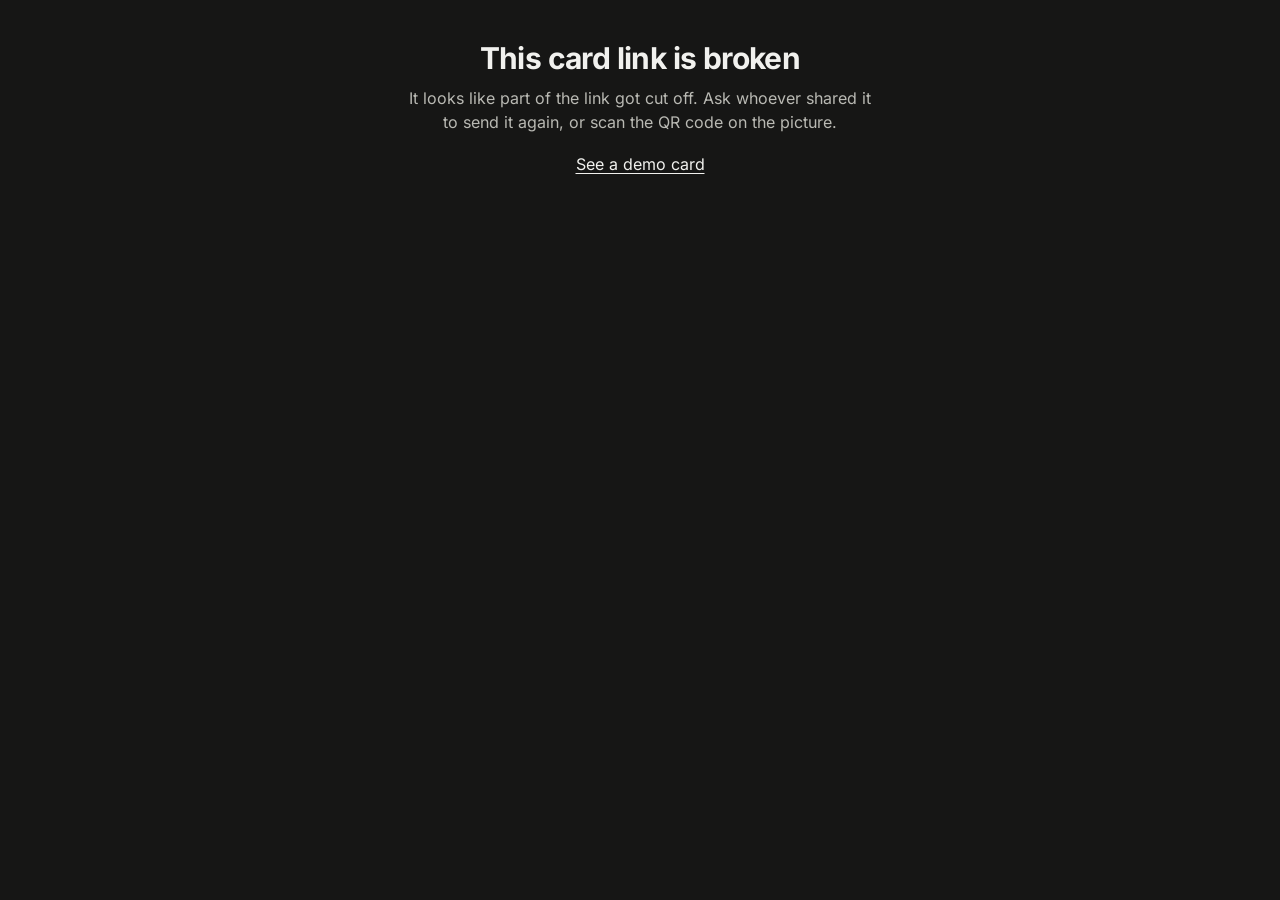
==== docs/index.html @ 83f39dcd "Add files via upload" ====
<!doctype html>
<html lang="en">
<head>
  <meta charset="utf-8">
  <meta name="viewport" content="width=device-width, initial-scale=1">
  <meta name="robots" content="noindex">
  <title>Wrapped</title>
  <link rel="stylesheet" href="card.css">
  <link rel="stylesheet" href="page.css">
</head>
<body>
  <main class="page">

    <header class="intro" id="intro" hidden>
      <p class="eyebrow">Wrapped</p>
      <h1 id="serverName"></h1>
      <p class="meta" id="period"></p>
    </header>

    <div class="stage" id="stage" hidden>
      <div class="scaler">


        <div class="card" id="card" role="img">
          <div class="bar">
            <span class="hash">#</span>
            <span class="channel" id="channel"></span>
          </div>

          <div class="label l-total">Total Messages</div>
          <div class="big total" id="total"></div>

          <div class="label l-chatter">Top Chatter</div>
          <div class="big chatter" id="chatter"></div>

          <div class="label l-emoji">Favorite Emoji</div>
          <div class="emoji" id="emoji"></div>

          <div class="avatar" id="avatar"></div>

          <div class="qr" id="qr"></div>
          <div class="label l-share">Share it!</div>
          <div class="scan">Scan the QR</div>
        </div>

      </div>
    </div>

    <div class="actions" id="actions" hidden>
      <button class="btn" id="copyBtn" type="button">Copy link</button>
      <button class="btn" id="downloadBtn" type="button">Download image</button>
    </div>
    <p class="status" id="status" role="status" aria-live="polite" hidden></p>

    <p class="foot" id="invite" hidden><a id="inviteLink" href="#">Add Wrapped to your server</a></p>

    <section class="empty" id="empty" hidden>
      <h1>This card link is broken</h1>
      <p>It looks like part of the link got cut off. Ask whoever shared it to send it again, or scan the QR code on the picture.</p>
      <a href="?demo">See a demo card</a>
    </section>

  </main>

  <script src="config.js"></script>
  <script src="vendor/qrcode.js"></script>
  <script src="vendor/html-to-image.js"></script>
  <script src="card.js"></script>
</body>
</html>
---- docs/card.css ----
@font-face{font-family:"Inter";font-style:normal;font-weight:300;font-display:block;src:url(fonts/inter-latin-ext-300-normal.woff2) format("woff2");unicode-range:U+0100-02BA,U+02BD-02C5,U+02C7-02CC,U+02CE-02D7,U+02DD-02FF,U+0304,U+0308,U+0329,U+1D00-1DBF,U+1E00-1E9F,U+1EF2-1EFF,U+2020,U+20A0-20AB,U+20AD-20C0,U+2113,U+2C60-2C7F,U+A720-A7FF}
@font-face{font-family:"Inter";font-style:normal;font-weight:300;font-display:block;src:url(fonts/inter-latin-300-normal.woff2) format("woff2");unicode-range:U+0000-00FF,U+0131,U+0152-0153,U+02BB-02BC,U+02C6,U+02DA,U+02DC,U+0304,U+0308,U+0329,U+2000-206F,U+20AC,U+2122,U+2191,U+2193,U+2212,U+2215,U+FEFF,U+FFFD}
@font-face{font-family:"Inter";font-style:normal;font-weight:400;font-display:block;src:url(fonts/inter-latin-ext-400-normal.woff2) format("woff2");unicode-range:U+0100-02BA,U+02BD-02C5,U+02C7-02CC,U+02CE-02D7,U+02DD-02FF,U+0304,U+0308,U+0329,U+1D00-1DBF,U+1E00-1E9F,U+1EF2-1EFF,U+2020,U+20A0-20AB,U+20AD-20C0,U+2113,U+2C60-2C7F,U+A720-A7FF}
@font-face{font-family:"Inter";font-style:normal;font-weight:400;font-display:block;src:url(fonts/inter-latin-400-normal.woff2) format("woff2");unicode-range:U+0000-00FF,U+0131,U+0152-0153,U+02BB-02BC,U+02C6,U+02DA,U+02DC,U+0304,U+0308,U+0329,U+2000-206F,U+20AC,U+2122,U+2191,U+2193,U+2212,U+2215,U+FEFF,U+FFFD}
@font-face{font-family:"Inter";font-style:normal;font-weight:700;font-display:block;src:url(fonts/inter-latin-ext-700-normal.woff2) format("woff2");unicode-range:U+0100-02BA,U+02BD-02C5,U+02C7-02CC,U+02CE-02D7,U+02DD-02FF,U+0304,U+0308,U+0329,U+1D00-1DBF,U+1E00-1E9F,U+1EF2-1EFF,U+2020,U+20A0-20AB,U+20AD-20C0,U+2113,U+2C60-2C7F,U+A720-A7FF}
@font-face{font-family:"Inter";font-style:normal;font-weight:700;font-display:block;src:url(fonts/inter-latin-700-normal.woff2) format("woff2");unicode-range:U+0000-00FF,U+0131,U+0152-0153,U+02BB-02BC,U+02C6,U+02DA,U+02DC,U+0304,U+0308,U+0329,U+2000-206F,U+20AC,U+2122,U+2191,U+2193,U+2212,U+2215,U+FEFF,U+FFFD}


:root{
  --paper:#fafaf8;
  --ink:#262624;
  --text:#2b2b29;
  --bar-text:#f1f1ee;
}

.card{
  position:relative;
  width:667px;height:711px;
  background:var(--paper);
  color:var(--text);
  font-family:"Inter","Noto Sans",system-ui,sans-serif;
  overflow:hidden;
  flex:none;
  -webkit-font-smoothing:antialiased;
}
.card *{box-sizing:border-box}
.card [id]{margin:0}


.bar{position:absolute;left:50px;top:54px;width:577px;height:91px;background:var(--ink);color:var(--bar-text)}
.hash{position:absolute;left:11px;top:0;font-size:90px;line-height:91px;font-weight:300}
.channel{position:absolute;left:98px;top:0;height:91px;font-size:65px;line-height:91px;font-weight:300;white-space:nowrap;width:max-content}

.label{position:absolute;font-size:22px;line-height:26px;font-weight:400;white-space:nowrap}
.l-total{left:50px;top:182px}
.l-chatter{right:44px;top:260px;text-align:right}
.l-emoji{left:50px;top:387px}
.l-share{left:228px;top:598px}

.big{position:absolute;height:80px;font-size:68px;line-height:80px;font-weight:700;letter-spacing:-.02em;white-space:nowrap;width:max-content}
.total{left:50px;top:205px}
.chatter{right:44px;top:286px;text-align:right}

.clip{overflow:hidden;text-overflow:ellipsis}

.emoji{position:absolute;left:50px;top:424px;height:80px;display:flex;align-items:center;font-size:62px;line-height:80px;font-weight:700}
.emoji img{display:block;width:80px;height:80px}
.emoji.native{font-family:"Apple Color Emoji","Segoe UI Emoji","Noto Color Emoji",sans-serif;font-weight:400}

.avatar{position:absolute;left:385px;top:400px;width:240px;height:240px;border-radius:50%;border:5px solid var(--ink);overflow:hidden;background:#d9d9d5}
.avatar img,.avatar svg{display:block;width:100%;height:100%}
.avatar img{object-fit:cover}

.qr{position:absolute;left:50px;top:510px;width:156px;height:156px;border:3px solid var(--ink);background:var(--paper)}
.qr svg{display:block;width:100%;height:100%}

.scan{position:absolute;left:228px;top:626px;font-size:32px;line-height:38px;font-weight:700;white-space:nowrap}
---- docs/page.css ----
html{--s:1;background:#161615}
body{
  margin:0;min-height:100vh;
  background:#161615;color:#f1f1ee;
  font-family:"Inter","Noto Sans",system-ui,sans-serif;
  -webkit-font-smoothing:antialiased;
}
[hidden]{display:none!important}

.page{max-width:760px;margin:0 auto;padding:40px 16px 56px;display:flex;flex-direction:column;align-items:center;gap:28px}

.intro{width:calc(667px * var(--s))}
.eyebrow{margin:0;font-size:13px;font-weight:400;letter-spacing:.16em;text-transform:uppercase;color:#9a9a94}
.intro h1{margin:8px 0 6px;font-size:clamp(28px,7vw,46px);line-height:1.08;font-weight:700;letter-spacing:-.02em;overflow-wrap:anywhere}
.meta{margin:0;font-size:17px;color:#b9b9b3}


.stage{width:calc(667px * var(--s));height:calc(711px * var(--s))}
.scaler{width:667px;height:711px;transform:scale(var(--s));transform-origin:0 0}

.actions{display:flex;gap:12px;flex-wrap:wrap;justify-content:center}
.btn{
  font:700 16px/1 "Inter","Noto Sans",system-ui,sans-serif;
  padding:15px 24px;cursor:pointer;
  background:var(--paper);color:var(--ink);border:2px solid var(--paper);
  transition:background .12s,color .12s;
}
.btn:hover{background:transparent;color:var(--paper)}
.btn:focus-visible{outline:3px solid #fff;outline-offset:3px}
.btn[disabled]{opacity:.55;cursor:progress}
.status{min-height:1.4em;margin:-12px 0 0;font-size:15px;color:#b9b9b3;text-align:center}

.empty{max-width:480px;text-align:center}
.empty h1{margin:0 0 10px;font-size:30px;letter-spacing:-.02em}
.empty p{margin:0 0 20px;color:#b9b9b3;line-height:1.5}
.empty a,.foot a{color:#f1f1ee;text-underline-offset:3px}

.foot{margin:0;font-size:15px;color:#9a9a94}

.render .page{padding:0;gap:0;max-width:none;align-items:flex-start}
.render .intro,.render .actions,.render .status,.render .foot,.render .empty{display:none}
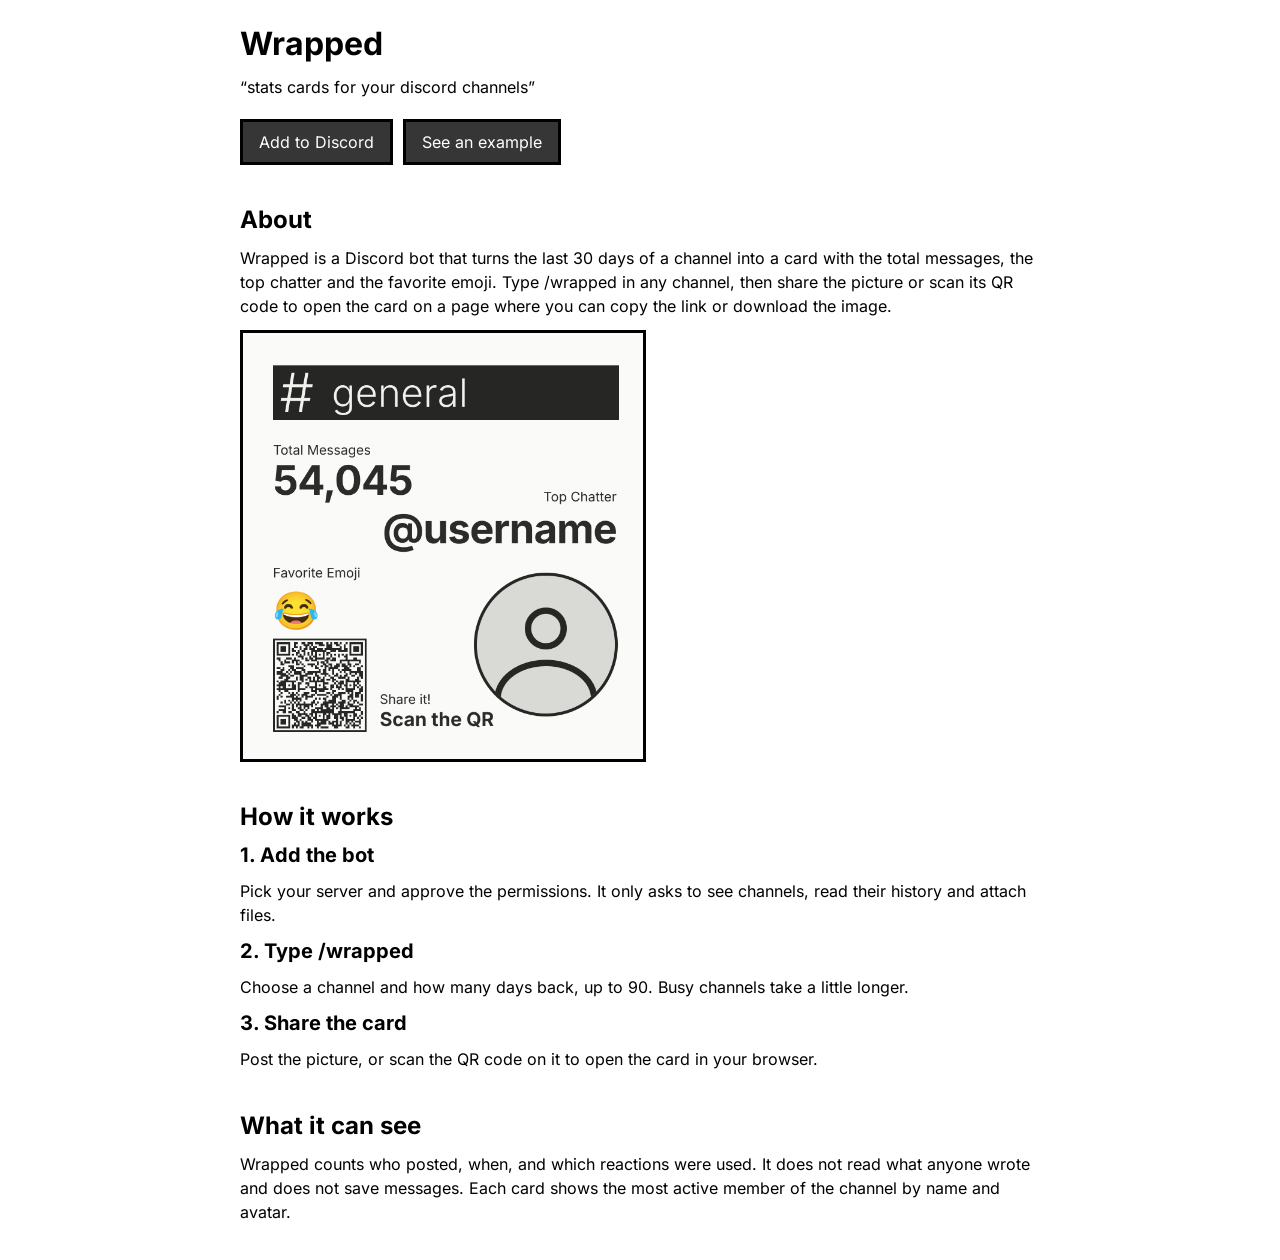
==== commit fe634dd0: "Add files via upload" ====
--- a/docs/index.html
+++ b/docs/index.html
@@ -1,70 +1,37 @@
-<!doctype html>
+<!DOCTYPE html>
 <html lang="en">
 <head>
-  <meta charset="utf-8">
-  <meta name="viewport" content="width=device-width, initial-scale=1">
-  <meta name="robots" content="noindex">
-  <title>Wrapped</title>
-  <link rel="stylesheet" href="card.css">
-  <link rel="stylesheet" href="page.css">
+    <meta charset="UTF-8">
+    <meta name="viewport" content="width=device-width, initial-scale=1.0">
+    <title>Wrapped</title>
+    <link rel="stylesheet" href="style.css">
 </head>
 <body>
-  <main class="page">
+    <h1>Wrapped</h1>
+    <q>stats cards for your discord channels</q>
 
-    <header class="intro" id="intro" hidden>
-      <p class="eyebrow">Wrapped</p>
-      <h1 id="serverName"></h1>
-      <p class="meta" id="period"></p>
-    </header>
-
-    <div class="stage" id="stage" hidden>
-      <div class="scaler">
-
-
-        <div class="card" id="card" role="img">
-          <div class="bar">
-            <span class="hash">#</span>
-            <span class="channel" id="channel"></span>
-          </div>
-
-          <div class="label l-total">Total Messages</div>
-          <div class="big total" id="total"></div>
-
-          <div class="label l-chatter">Top Chatter</div>
-          <div class="big chatter" id="chatter"></div>
-
-          <div class="label l-emoji">Favorite Emoji</div>
-          <div class="emoji" id="emoji"></div>
-
-          <div class="avatar" id="avatar"></div>
-
-          <div class="qr" id="qr"></div>
-          <div class="label l-share">Share it!</div>
-          <div class="scan">Scan the QR</div>
-        </div>
-
-      </div>
+    <div class="buttons">
+        <a class="btn" href="https://discord.com/oauth2/authorize?client_id=1564391086414364923&amp;permissions=99328&amp;integration_type=0&amp;scope=bot%20applications.commands" target="_blank" rel="noopener noreferrer">Add to Discord</a>
+        <a class="btn" href="card.html?demo">See an example</a>
     </div>
 
-    <div class="actions" id="actions" hidden>
-      <button class="btn" id="copyBtn" type="button">Copy link</button>
-      <button class="btn" id="downloadBtn" type="button">Download image</button>
-    </div>
-    <p class="status" id="status" role="status" aria-live="polite" hidden></p>
+    <h2>About</h2>
+    <p>Wrapped is a Discord bot that turns the last 30 days of a channel into a card with the total messages, the top chatter and the favorite emoji. Type /wrapped in any channel, then share the picture or scan its QR code to open the card on a page where you can copy the link or download the image.</p>
 
-    <p class="foot" id="invite" hidden><a id="inviteLink" href="#">Add Wrapped to your server</a></p>
+    <img src="example-card.png" width="400" alt="Example Wrapped card for #general with 54,045 total messages, top chatter @username and a QR code">
 
-    <section class="empty" id="empty" hidden>
-      <h1>This card link is broken</h1>
-      <p>It looks like part of the link got cut off. Ask whoever shared it to send it again, or scan the QR code on the picture.</p>
-      <a href="?demo">See a demo card</a>
-    </section>
+    <h2>How it works</h2>
 
-  </main>
+    <h3>1. Add the bot</h3>
+    <p>Pick your server and approve the permissions. It only asks to see channels, read their history and attach files.</p>
 
-  <script src="config.js"></script>
-  <script src="vendor/qrcode.js"></script>
-  <script src="vendor/html-to-image.js"></script>
-  <script src="card.js"></script>
+    <h3>2. Type /wrapped</h3>
+    <p>Choose a channel and how many days back, up to 90. Busy channels take a little longer.</p>
+
+    <h3>3. Share the card</h3>
+    <p>Post the picture, or scan the QR code on it to open the card in your browser.</p>
+
+    <h2>What it can see</h2>
+    <p>Wrapped counts who posted, when, and which reactions were used. It does not read what anyone wrote and does not save messages. Each card shows the most active member of the channel by name and avatar.</p>
 </body>
 </html>
--- a/docs/style.css
+++ b/docs/style.css
@@ -0,0 +1,86 @@
+@font-face {
+    font-family: 'Inter';
+    font-weight: 300;
+    src: url(fonts/inter-latin-ext-300-normal.woff2) format('woff2');
+    unicode-range: U+0100-02BA, U+02BD-02C5, U+02C7-02CC, U+02CE-02D7, U+02DD-02FF, U+0304, U+0308, U+0329, U+1D00-1DBF, U+1E00-1E9F, U+1EF2-1EFF, U+2020, U+20A0-20AB, U+20AD-20C0, U+2113, U+2C60-2C7F, U+A720-A7FF;
+}
+
+@font-face {
+    font-family: 'Inter';
+    font-weight: 300;
+    src: url(fonts/inter-latin-300-normal.woff2) format('woff2');
+    unicode-range: U+0000-00FF, U+0131, U+0152-0153, U+02BB-02BC, U+02C6, U+02DA, U+02DC, U+0304, U+0308, U+0329, U+2000-206F, U+20AC, U+2122, U+2191, U+2193, U+2212, U+2215, U+FEFF, U+FFFD;
+}
+
+@font-face {
+    font-family: 'Inter';
+    font-weight: 400;
+    src: url(fonts/inter-latin-ext-400-normal.woff2) format('woff2');
+    unicode-range: U+0100-02BA, U+02BD-02C5, U+02C7-02CC, U+02CE-02D7, U+02DD-02FF, U+0304, U+0308, U+0329, U+1D00-1DBF, U+1E00-1E9F, U+1EF2-1EFF, U+2020, U+20A0-20AB, U+20AD-20C0, U+2113, U+2C60-2C7F, U+A720-A7FF;
+}
+
+@font-face {
+    font-family: 'Inter';
+    font-weight: 400;
+    src: url(fonts/inter-latin-400-normal.woff2) format('woff2');
+    unicode-range: U+0000-00FF, U+0131, U+0152-0153, U+02BB-02BC, U+02C6, U+02DA, U+02DC, U+0304, U+0308, U+0329, U+2000-206F, U+20AC, U+2122, U+2191, U+2193, U+2212, U+2215, U+FEFF, U+FFFD;
+}
+
+@font-face {
+    font-family: 'Inter';
+    font-weight: 700;
+    src: url(fonts/inter-latin-ext-700-normal.woff2) format('woff2');
+    unicode-range: U+0100-02BA, U+02BD-02C5, U+02C7-02CC, U+02CE-02D7, U+02DD-02FF, U+0304, U+0308, U+0329, U+1D00-1DBF, U+1E00-1E9F, U+1EF2-1EFF, U+2020, U+20A0-20AB, U+20AD-20C0, U+2113, U+2C60-2C7F, U+A720-A7FF;
+}
+
+@font-face {
+    font-family: 'Inter';
+    font-weight: 700;
+    src: url(fonts/inter-latin-700-normal.woff2) format('woff2');
+    unicode-range: U+0000-00FF, U+0131, U+0152-0153, U+02BB-02BC, U+02C6, U+02DA, U+02DC, U+0304, U+0308, U+0329, U+2000-206F, U+20AC, U+2122, U+2191, U+2193, U+2212, U+2215, U+FEFF, U+FFFD;
+}
+
+body {
+    max-width: 800px;
+    margin: 0 auto;
+    padding: 24px;
+    font-family: 'Inter', sans-serif;
+}
+
+h1, h2, h3, p, q {
+    margin: 0 0 12px;
+}
+
+h2 { margin-top: 40px; }
+h3 { font-size: 20px; }
+p  { font-size: medium; line-height: 1.5; }
+q  { font-size: medium; line-height: 1.5; display: block; margin-bottom: 20px; }
+
+.buttons {
+    display: flex;
+    flex-wrap: wrap;
+    gap: 10px;
+    margin-bottom: 10px;
+}
+
+.btn {
+    display: inline-flex;
+    align-items: center;
+    gap: 8px;
+    padding: 10px 16px;
+    background-color: rgb(54, 54, 54);
+    color: white;
+    border: 3px solid black;
+    cursor: pointer;
+    font-family: 'Inter', sans-serif;
+    font-size: medium;
+    text-decoration: none;
+}
+
+img {
+    display: block;
+    max-width: 100%;
+    height: auto;
+    border: 3px solid black;
+    margin-bottom: 20px;
+}
